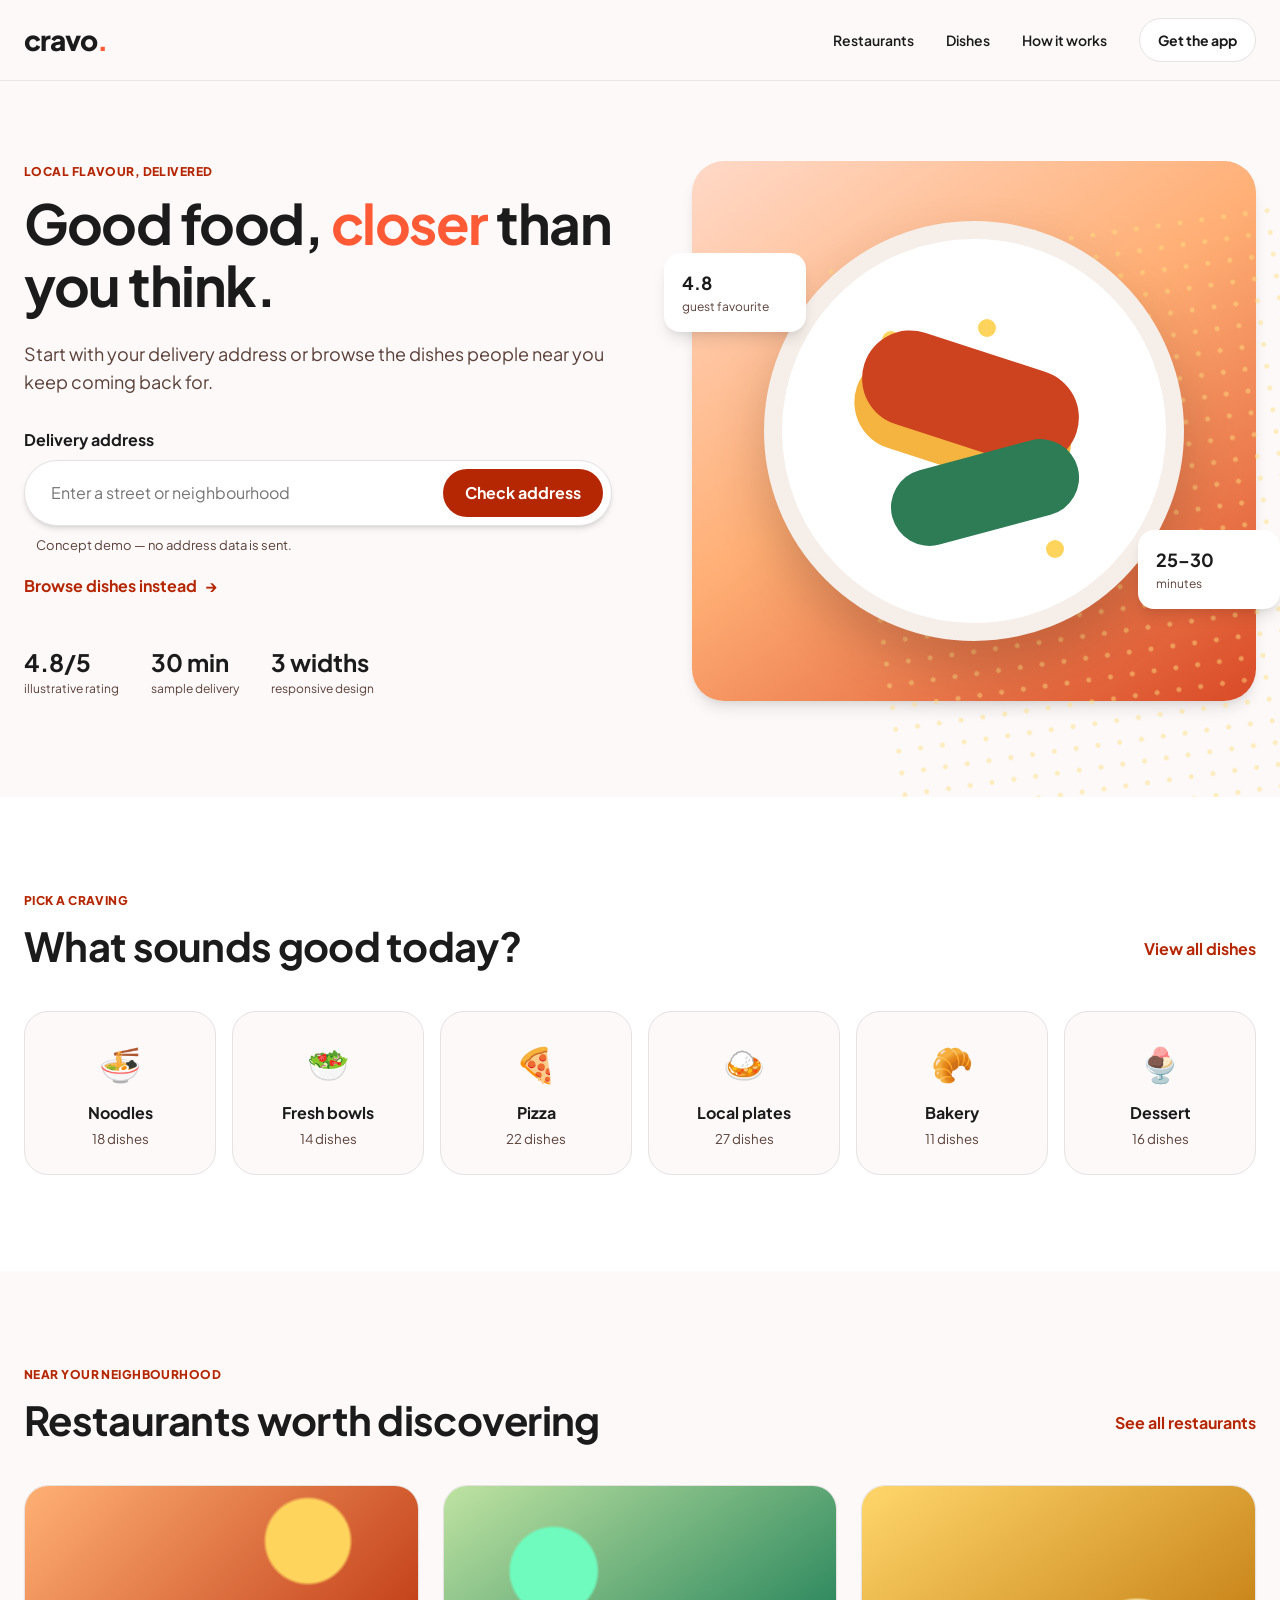
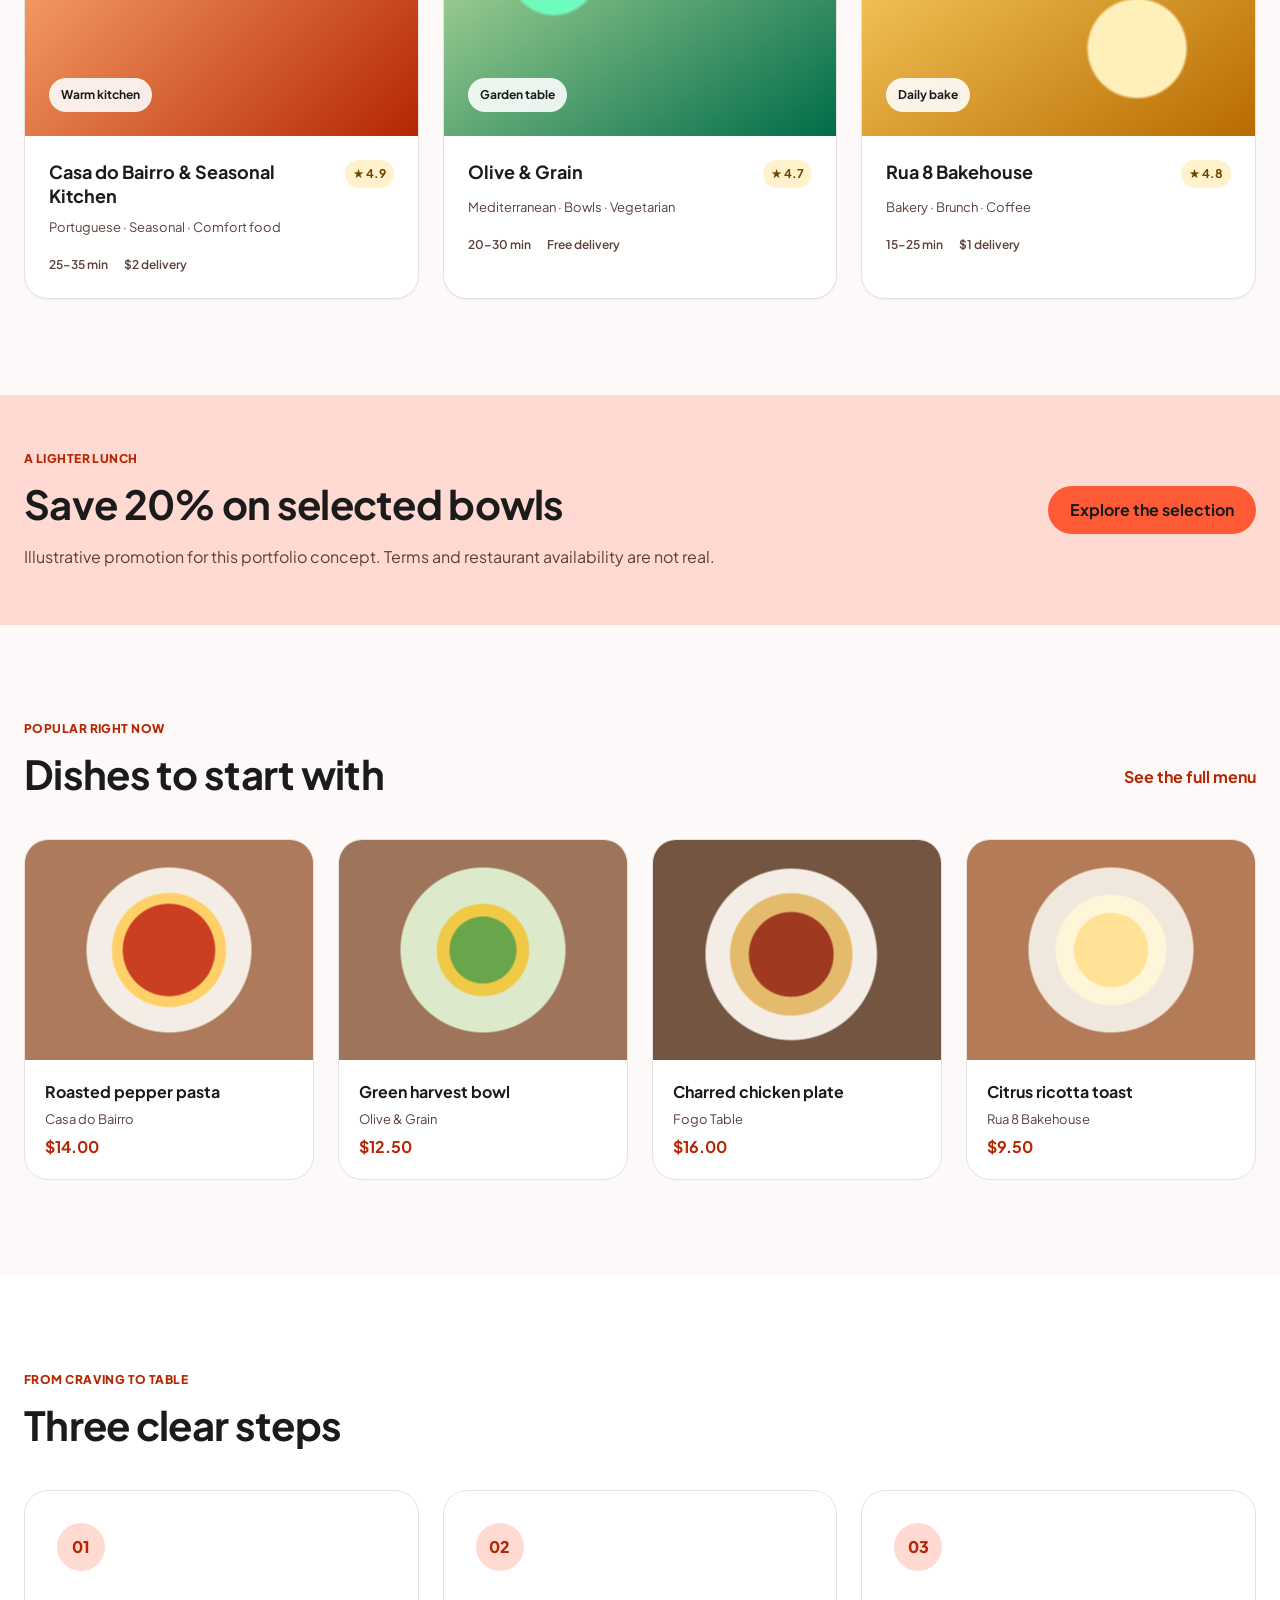
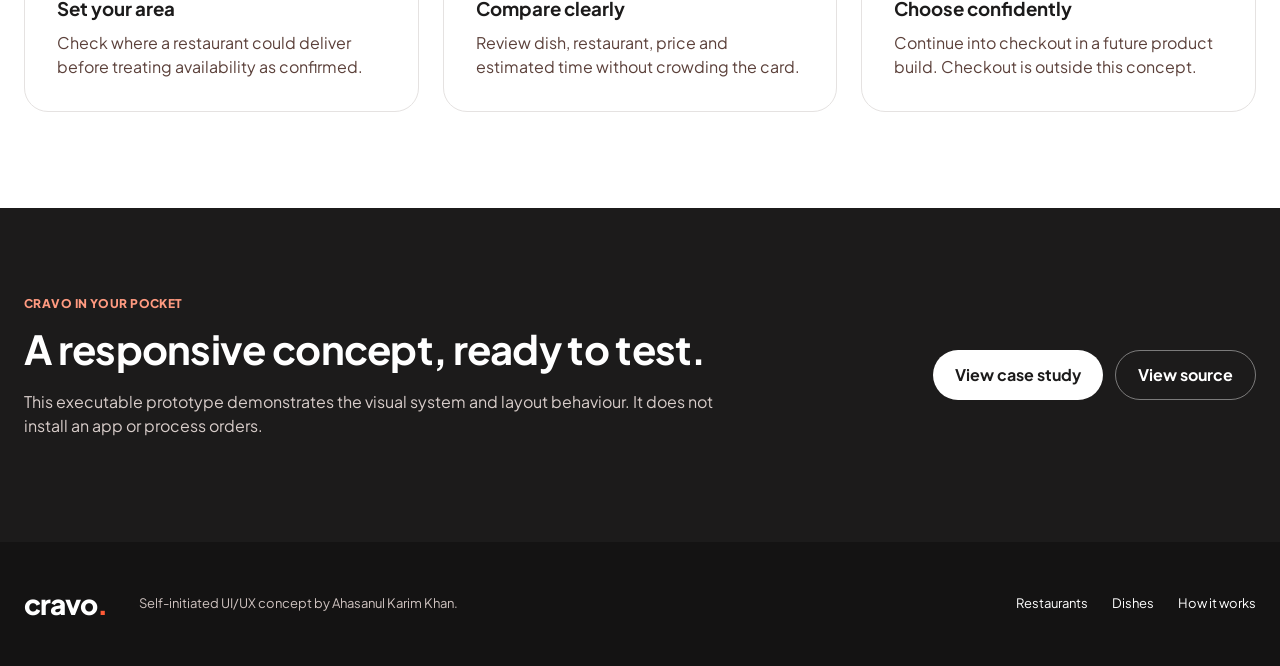
==== index.html @ cfae0e20 "Add token-based responsive Cravo prototype" ====
<!doctype html>
<html lang="en">
<head>
  <meta charset="utf-8">
  <meta name="viewport" content="width=device-width, initial-scale=1">
  <meta name="description" content="Cravo responsive food discovery concept — an executable portfolio prototype by Ahasanul Karim Khan.">
  <title>Cravo — Food discovery concept</title>
  <link rel="preconnect" href="https://fonts.googleapis.com">
  <link rel="preconnect" href="https://fonts.gstatic.com" crossorigin>
  <link href="https://fonts.googleapis.com/css2?family=Plus+Jakarta+Sans:wght@400;600;700;800&display=swap" rel="stylesheet">
  <link rel="stylesheet" href="styles.css">
  <script src="script.js" defer></script>
</head>
<body>
  <a class="skip-link" href="#main">Skip to content</a>
  <header class="site-header">
    <div class="container header-inner">
      <a class="brand" href="#top" aria-label="Cravo home">cravo<span>.</span></a>
      <button class="menu-button" type="button" aria-expanded="false" aria-controls="primary-nav">
        <span class="sr-only">Toggle navigation</span><span aria-hidden="true">☰</span>
      </button>
      <nav id="primary-nav" class="primary-nav" aria-label="Primary navigation">
        <a href="#restaurants">Restaurants</a>
        <a href="#dishes">Dishes</a>
        <a href="#how-it-works">How it works</a>
        <a class="button button-small button-ghost" href="#download">Get the app</a>
      </nav>
    </div>
  </header>

  <main id="main">
    <section class="hero" id="top">
      <div class="container hero-grid">
        <div class="hero-copy">
          <p class="eyebrow">Local flavour, delivered</p>
          <h1>Good food, <em>closer</em> than you think.</h1>
          <p class="hero-intro">Start with your delivery address or browse the dishes people near you keep coming back for.</p>
          <form class="address-form" id="address-form" novalidate>
            <label for="address">Delivery address</label>
            <div class="address-row">
              <input id="address" name="address" autocomplete="street-address" placeholder="Enter a street or neighbourhood" required minlength="4">
              <button class="button button-primary" type="submit">Check address</button>
            </div>
            <p class="form-status" id="address-status" role="status" aria-live="polite">Concept demo — no address data is sent.</p>
          </form>
          <a class="browse-link" href="#dishes">Browse dishes instead <span aria-hidden="true">→</span></a>
          <dl class="proof-row" aria-label="Concept highlights">
            <div><dt>4.8/5</dt><dd>illustrative rating</dd></div>
            <div><dt>30 min</dt><dd>sample delivery</dd></div>
            <div><dt>3 widths</dt><dd>responsive design</dd></div>
          </dl>
        </div>
        <div class="hero-visual" aria-label="Abstract food plate illustration">
          <div class="plate plate-large"><span class="garnish garnish-a"></span><span class="garnish garnish-b"></span><span class="food-shape food-a"></span><span class="food-shape food-b"></span></div>
          <div class="floating-card floating-rating"><strong>4.8</strong><span>guest favourite</span></div>
          <div class="floating-card floating-time"><strong>25–30</strong><span>minutes</span></div>
        </div>
      </div>
    </section>

    <section class="section section-categories" aria-labelledby="category-title">
      <div class="container">
        <div class="section-heading"><div><p class="eyebrow">Pick a craving</p><h2 id="category-title">What sounds good today?</h2></div><a href="#dishes">View all dishes</a></div>
        <div class="category-grid">
          <a class="category-card" href="#dishes"><span aria-hidden="true">🍜</span><strong>Noodles</strong><small>18 dishes</small></a>
          <a class="category-card" href="#dishes"><span aria-hidden="true">🥗</span><strong>Fresh bowls</strong><small>14 dishes</small></a>
          <a class="category-card" href="#dishes"><span aria-hidden="true">🍕</span><strong>Pizza</strong><small>22 dishes</small></a>
          <a class="category-card" href="#dishes"><span aria-hidden="true">🍛</span><strong>Local plates</strong><small>27 dishes</small></a>
          <a class="category-card" href="#dishes"><span aria-hidden="true">🥐</span><strong>Bakery</strong><small>11 dishes</small></a>
          <a class="category-card" href="#dishes"><span aria-hidden="true">🍨</span><strong>Dessert</strong><small>16 dishes</small></a>
        </div>
      </div>
    </section>

    <section class="section" id="restaurants" aria-labelledby="restaurant-title">
      <div class="container">
        <div class="section-heading"><div><p class="eyebrow">Near your neighbourhood</p><h2 id="restaurant-title">Restaurants worth discovering</h2></div><a href="#restaurants">See all restaurants</a></div>
        <div class="restaurant-grid">
          <article class="restaurant-card">
            <div class="card-art art-terracotta"><span>Warm kitchen</span></div>
            <div class="card-body"><div class="title-rating"><h3>Casa do Bairro &amp; Seasonal Kitchen</h3><span class="rating">★ 4.9</span></div><p>Portuguese · Seasonal · Comfort food</p><div class="meta"><span>25–35 min</span><span>$2 delivery</span></div></div>
          </article>
          <article class="restaurant-card">
            <div class="card-art art-green"><span>Garden table</span></div>
            <div class="card-body"><div class="title-rating"><h3>Olive &amp; Grain</h3><span class="rating">★ 4.7</span></div><p>Mediterranean · Bowls · Vegetarian</p><div class="meta"><span>20–30 min</span><span>Free delivery</span></div></div>
          </article>
          <article class="restaurant-card">
            <div class="card-art art-amber"><span>Daily bake</span></div>
            <div class="card-body"><div class="title-rating"><h3>Rua 8 Bakehouse</h3><span class="rating">★ 4.8</span></div><p>Bakery · Brunch · Coffee</p><div class="meta"><span>15–25 min</span><span>$1 delivery</span></div></div>
          </article>
        </div>
      </div>
    </section>

    <section class="promo">
      <div class="container promo-inner"><div><p class="eyebrow">A lighter lunch</p><h2>Save 20% on selected bowls</h2><p>Illustrative promotion for this portfolio concept. Terms and restaurant availability are not real.</p></div><a class="button button-secondary" href="#dishes">Explore the selection</a></div>
    </section>

    <section class="section" id="dishes" aria-labelledby="dish-title">
      <div class="container">
        <div class="section-heading"><div><p class="eyebrow">Popular right now</p><h2 id="dish-title">Dishes to start with</h2></div><a href="#dishes">See the full menu</a></div>
        <div class="dish-grid">
          <article class="dish-card"><div class="dish-art dish-one" aria-hidden="true"></div><div><h3>Roasted pepper pasta</h3><p>Casa do Bairro</p><strong>$14.00</strong></div></article>
          <article class="dish-card"><div class="dish-art dish-two" aria-hidden="true"></div><div><h3>Green harvest bowl</h3><p>Olive &amp; Grain</p><strong>$12.50</strong></div></article>
          <article class="dish-card"><div class="dish-art dish-three" aria-hidden="true"></div><div><h3>Charred chicken plate</h3><p>Fogo Table</p><strong>$16.00</strong></div></article>
          <article class="dish-card"><div class="dish-art dish-four" aria-hidden="true"></div><div><h3>Citrus ricotta toast</h3><p>Rua 8 Bakehouse</p><strong>$9.50</strong></div></article>
        </div>
      </div>
    </section>

    <section class="section steps" id="how-it-works" aria-labelledby="steps-title">
      <div class="container"><p class="eyebrow">From craving to table</p><h2 id="steps-title">Three clear steps</h2><ol class="step-grid"><li><span>01</span><h3>Set your area</h3><p>Check where a restaurant could deliver before treating availability as confirmed.</p></li><li><span>02</span><h3>Compare clearly</h3><p>Review dish, restaurant, price and estimated time without crowding the card.</p></li><li><span>03</span><h3>Choose confidently</h3><p>Continue into checkout in a future product build. Checkout is outside this concept.</p></li></ol></div>
    </section>

    <section class="download" id="download">
      <div class="container download-inner"><div><p class="eyebrow">Cravo in your pocket</p><h2>A responsive concept, ready to test.</h2><p>This executable prototype demonstrates the visual system and layout behaviour. It does not install an app or process orders.</p></div><div class="download-actions"><a class="button button-light" href="https://www.behance.net/gallery/256962485/Cravo-Responsive-Food-Discovery-Website-UXUI-Concept">View case study</a><a class="button button-outline-light" href="https://github.com/ahasanulkarimkhan-uiux/cravo-design">View source</a></div></div>
    </section>
  </main>

  <footer class="site-footer"><div class="container footer-inner"><a class="brand" href="#top">cravo<span>.</span></a><p>Self-initiated UI/UX concept by Ahasanul Karim Khan.</p><nav aria-label="Footer navigation"><a href="#restaurants">Restaurants</a><a href="#dishes">Dishes</a><a href="#how-it-works">How it works</a></nav></div></footer>
</body>
</html>
---- styles.css ----
:root {
  --cravo-color-ink-900:#1c1b1b; --cravo-color-brown-700:#5b403a; --cravo-color-white:#fff;
  --cravo-color-neutral-50:#fcf9f8; --cravo-color-neutral-100:#f3f0ef; --cravo-color-neutral-200:#e5e2e1;
  --cravo-color-orange-500:#ff5a36; --cravo-color-red-700:#b52603; --cravo-color-orange-50:#ffdad2;
  --cravo-color-amber-500:#fea619; --cravo-color-green-700:#006c49; --cravo-color-green-300:#6ffbbe;
  --cravo-color-background-page:var(--cravo-color-neutral-50); --cravo-color-background-surface:var(--cravo-color-white);
  --cravo-color-action-primary:var(--cravo-color-red-700); --cravo-color-action-secondary:var(--cravo-color-orange-500);
  --cravo-color-text-primary:var(--cravo-color-ink-900); --cravo-color-text-secondary:var(--cravo-color-brown-700);
  --cravo-color-border-default:var(--cravo-color-neutral-200); --cravo-color-status-success:var(--cravo-color-green-700);
  --cravo-spacing-1:4px; --cravo-spacing-2:8px; --cravo-spacing-3:12px; --cravo-spacing-4:16px; --cravo-spacing-5:24px;
  --cravo-spacing-6:32px; --cravo-spacing-7:48px; --cravo-spacing-8:64px; --cravo-spacing-9:80px;
  --cravo-radius-sm:8px; --cravo-radius-md:16px; --cravo-radius-lg:24px; --cravo-radius-xl:32px; --cravo-radius-full:9999px;
  --cravo-size-control-min:44px; --cravo-size-touch-recommended:48px; --cravo-size-container-max:1320px;
  --cravo-motion-fast:120ms; --cravo-motion-base:180ms; --cravo-motion-slow:240ms;
  --shadow-subtle:0 1px 2px rgb(0 0 0 / 5%); --shadow-control:0 2px 4px -2px rgb(0 0 0 / 10%),0 4px 6px -1px rgb(0 0 0 / 10%); --shadow-raised:0 10px 15px -3px rgb(0 0 0 / 10%),0 4px 6px -2px rgb(0 0 0 / 5%);
}
*{box-sizing:border-box}html{scroll-behavior:smooth}body{margin:0;background:var(--cravo-color-background-page);color:var(--cravo-color-text-primary);font-family:"Plus Jakarta Sans",system-ui,sans-serif;line-height:1.5}a{color:inherit;text-decoration:none}button,input{font:inherit}.container{width:min(calc(100% - 48px),var(--cravo-size-container-max));margin-inline:auto}.sr-only{position:absolute;width:1px;height:1px;padding:0;margin:-1px;overflow:hidden;clip:rect(0,0,0,0);white-space:nowrap;border:0}.skip-link{position:fixed;left:16px;top:16px;z-index:50;padding:12px 16px;background:#fff;border-radius:8px;transform:translateY(-160%)}.skip-link:focus{transform:none}
.site-header{position:sticky;top:0;z-index:20;background:rgb(252 249 248 / 90%);backdrop-filter:blur(16px);border-bottom:1px solid rgb(229 226 225 / 75%)}.header-inner{min-height:80px;display:flex;align-items:center;justify-content:space-between;gap:32px}.brand{font-size:28px;font-weight:800;letter-spacing:-1px;white-space:nowrap}.brand span{color:var(--cravo-color-orange-500)}.primary-nav{display:flex;align-items:center;gap:32px;font-size:14px;font-weight:600}.primary-nav>a:not(.button){min-height:44px;display:inline-flex;align-items:center}.menu-button{display:none;width:48px;height:48px;border:1px solid var(--cravo-color-border-default);background:#fff;border-radius:9999px;font-size:22px}
.button{min-height:48px;display:inline-flex;align-items:center;justify-content:center;padding:12px 22px;border:0;border-radius:9999px;font-weight:700;white-space:nowrap;cursor:pointer;transition:transform var(--cravo-motion-fast),box-shadow var(--cravo-motion-base),background var(--cravo-motion-base)}.button:hover{transform:translateY(-1px);box-shadow:var(--shadow-control)}.button:focus-visible,a:focus-visible,input:focus-visible{outline:3px solid var(--cravo-color-orange-500);outline-offset:3px}.button-small{min-height:44px;padding:10px 18px}.button-primary{background:var(--cravo-color-action-primary);color:#fff}.button-secondary{background:var(--cravo-color-action-secondary);color:#1c1b1b}.button-ghost{border:1px solid var(--cravo-color-border-default);background:#fff}.button-light{background:#fff;color:#1c1b1b}.button-outline-light{border:1px solid rgb(255 255 255 / 42%);color:#fff}
.hero{padding:80px 0 96px;overflow:hidden}.hero-grid{display:grid;grid-template-columns:minmax(0,1.02fr) minmax(420px,.98fr);align-items:center;gap:80px}.hero-copy{min-width:0}.eyebrow{margin:0 0 12px;color:var(--cravo-color-red-700);font-size:12px;line-height:16px;font-weight:800;letter-spacing:.44px;text-transform:uppercase}.hero h1{max-width:700px;margin:0;font-size:clamp(44px,4.3vw,64px);line-height:1.12;letter-spacing:-1.5px}.hero h1 em{color:var(--cravo-color-orange-500);font-style:normal}.hero-intro{max-width:620px;margin:24px 0 32px;color:var(--cravo-color-text-secondary);font-size:18px;line-height:28px}.address-form{max-width:680px}.address-form label{display:block;margin-bottom:8px;font-weight:700}.address-row{display:flex;padding:8px;background:#fff;border:1px solid var(--cravo-color-border-default);border-radius:9999px;box-shadow:var(--shadow-control)}.address-row input{min-width:0;flex:1;min-height:48px;padding:0 18px;border:0;background:transparent;color:var(--cravo-color-text-primary)}.address-row input:focus{outline:0}.address-row:focus-within{outline:3px solid rgb(255 90 54 / 28%);border-color:var(--cravo-color-red-700)}.form-status{min-height:20px;margin:10px 12px 0;color:var(--cravo-color-text-secondary);font-size:13px}.form-status.success{color:var(--cravo-color-status-success);font-weight:700}.form-status.error{color:var(--cravo-color-red-700);font-weight:700}.browse-link{display:inline-flex;align-items:center;gap:8px;min-height:44px;margin-top:8px;color:var(--cravo-color-red-700);font-weight:700}.proof-row{display:flex;gap:32px;margin:40px 0 0}.proof-row div{min-width:0}.proof-row dt{font-size:24px;line-height:28px;font-weight:700;white-space:nowrap}.proof-row dd{margin:4px 0 0;color:var(--cravo-color-text-secondary);font-size:12px}.hero-visual{position:relative;min-height:540px;border-radius:32px;background:linear-gradient(145deg,#ffd9c8 0%,#ffaf75 46%,#d94a27 100%);box-shadow:var(--shadow-raised);isolation:isolate}.hero-visual::after{content:"";position:absolute;inset:12% -15% -30% 30%;z-index:-1;background:radial-gradient(circle,#ffdf80 0 2px,transparent 3px);background-size:22px 22px;opacity:.48;transform:rotate(-8deg)}.plate{position:absolute;border-radius:50%;background:#fff;border:18px solid #f5eee9;box-shadow:0 26px 50px rgb(83 34 20 / 25%)}.plate-large{width:min(76%,420px);aspect-ratio:1;left:50%;top:50%;transform:translate(-50%,-50%)}.food-shape,.garnish{position:absolute;border-radius:999px}.food-a{width:58%;height:25%;left:20%;top:29%;background:#ce431f;transform:rotate(18deg);box-shadow:0 25px 0 #f4b43f}.food-b{width:50%;height:20%;left:28%;top:56%;background:#2d7c55;transform:rotate(-15deg)}.garnish{width:18px;height:18px;background:#ffd45c;box-shadow:50px 20px 0 #ffd45c,96px -12px 0 #ffd45c,130px 55px 0 #ffd45c}.garnish-a{left:26%;top:24%}.garnish-b{left:35%;top:64%;background:#8fcf76}.floating-card{position:absolute;display:grid;gap:2px;min-width:142px;padding:16px 18px;background:#fff;border-radius:16px;box-shadow:var(--shadow-raised)}.floating-card strong{font-size:18px}.floating-card span{color:var(--cravo-color-text-secondary);font-size:12px}.floating-rating{left:-28px;top:17%}.floating-time{right:-24px;bottom:17%}
.section{padding:96px 0}.section-categories{background:#fff}.section-heading{display:flex;align-items:end;justify-content:space-between;gap:32px;margin-bottom:40px}.section-heading>div{min-width:0}.section-heading h2,.promo h2,.steps h2,.download h2{margin:0;font-size:40px;line-height:1.25;letter-spacing:-.7px}.section-heading>a{min-height:44px;display:inline-flex;align-items:center;color:var(--cravo-color-red-700);font-weight:700;white-space:nowrap}.category-grid{display:grid;grid-template-columns:repeat(6,minmax(0,1fr));gap:16px}.category-card{min-width:0;min-height:164px;display:flex;flex-direction:column;align-items:center;justify-content:center;padding:20px;text-align:center;border:1px solid var(--cravo-color-border-default);border-radius:24px;background:var(--cravo-color-background-page);transition:transform var(--cravo-motion-fast),box-shadow var(--cravo-motion-base)}.category-card:hover{transform:translateY(-3px);box-shadow:var(--shadow-control)}.category-card>span{font-size:34px}.category-card strong{margin-top:12px}.category-card small{margin-top:4px;color:var(--cravo-color-text-secondary)}
.restaurant-grid{display:grid;grid-template-columns:repeat(3,minmax(0,1fr));gap:24px}.restaurant-card{min-width:0;overflow:hidden;border:1px solid var(--cravo-color-border-default);border-radius:24px;background:#fff;box-shadow:var(--shadow-subtle)}.card-art{height:250px;display:flex;align-items:end;padding:24px;background:#ddd}.card-art span{padding:8px 12px;border-radius:999px;background:rgb(255 255 255 / 88%);font-size:12px;font-weight:700}.art-terracotta{background:radial-gradient(circle at 72% 22%,#ffd45c 0 12%,transparent 13%),linear-gradient(135deg,#ffb074,#b52603)}.art-green{background:radial-gradient(circle at 28% 34%,#6ffbbe 0 13%,transparent 14%),linear-gradient(145deg,#bfe3a2,#006c49)}.art-amber{background:radial-gradient(circle at 70% 65%,#fff0ba 0 15%,transparent 16%),linear-gradient(145deg,#ffd66b,#b86b00)}.card-body{padding:24px}.title-rating{display:flex;align-items:flex-start;justify-content:space-between;gap:16px}.title-rating h3{min-width:0;margin:0;font-size:18px;line-height:24px}.rating{flex:0 0 auto;white-space:nowrap;padding:5px 8px;border-radius:999px;background:#fff2cc;color:#6d4400;font-size:12px;font-weight:700}.card-body p{margin:10px 0 18px;color:var(--cravo-color-text-secondary);font-size:13px}.meta{display:flex;flex-wrap:wrap;gap:8px 16px;color:var(--cravo-color-text-secondary);font-size:12px;font-weight:600}
.promo{padding:56px 0;background:var(--cravo-color-orange-50)}.promo-inner{display:flex;align-items:center;justify-content:space-between;gap:48px}.promo-inner>div{max-width:740px}.promo p:not(.eyebrow){margin:16px 0 0;color:var(--cravo-color-text-secondary)}.dish-grid{display:grid;grid-template-columns:repeat(4,minmax(0,1fr));gap:24px}.dish-card{overflow:hidden;border:1px solid var(--cravo-color-border-default);border-radius:24px;background:#fff}.dish-art{height:220px}.dish-one{background:radial-gradient(circle at 50% 50%,#ca3e22 0 25%,#ffd068 26% 31%,#f4ede6 32% 45%,#ad7b5b 46%)}.dish-two{background:radial-gradient(circle at 50% 50%,#69a54a 0 18%,#f0c947 19% 25%,#dceacb 26% 45%,#9e755a 46%)}.dish-three{background:radial-gradient(circle at 48% 52%,#9f3a20 0 22%,#e4bb6c 23% 32%,#f4ede6 33% 45%,#745541 46%)}.dish-four{background:radial-gradient(circle at 50% 50%,#ffe295 0 20%,#fff6da 21% 30%,#f0e8dc 31% 45%,#b47b58 46%)}.dish-card>div:last-child{padding:20px}.dish-card h3{margin:0;font-size:16px;line-height:24px}.dish-card p{margin:6px 0;color:var(--cravo-color-text-secondary);font-size:13px}.dish-card strong{color:var(--cravo-color-red-700)}
.steps{background:#fff}.steps>div>h2{margin-bottom:40px}.step-grid{counter-reset:none;display:grid;grid-template-columns:repeat(3,minmax(0,1fr));gap:24px;margin:0;padding:0;list-style:none}.step-grid li{padding:32px;border:1px solid var(--cravo-color-border-default);border-radius:24px}.step-grid span{display:inline-flex;align-items:center;justify-content:center;width:48px;height:48px;border-radius:50%;background:var(--cravo-color-orange-50);color:var(--cravo-color-red-700);font-weight:800}.step-grid h3{margin:24px 0 8px}.step-grid p{margin:0;color:var(--cravo-color-text-secondary)}.download{padding:88px 0;background:#1c1b1b;color:#fff}.download .eyebrow{color:#ff9a80}.download-inner{display:flex;align-items:center;justify-content:space-between;gap:56px}.download-inner>div:first-child{max-width:720px}.download p:not(.eyebrow){color:#d8cdca}.download-actions{display:flex;flex-wrap:wrap;justify-content:flex-end;gap:12px}.site-footer{padding:40px 0;background:#141313;color:#fff}.footer-inner{display:grid;grid-template-columns:auto 1fr auto;align-items:center;gap:32px}.footer-inner p{margin:0;color:#cfc3c0;font-size:13px}.footer-inner nav{display:flex;gap:8px 24px}.footer-inner nav a{min-height:44px;display:inline-flex;align-items:center;font-size:13px}
@media (max-width:1050px){.hero-grid{grid-template-columns:minmax(0,1fr) minmax(340px,.8fr);gap:48px}.hero-visual{min-height:460px}.category-grid{grid-template-columns:repeat(3,minmax(0,1fr))}.restaurant-grid{grid-template-columns:repeat(2,minmax(0,1fr))}.restaurant-card:last-child{grid-column:1/-1}.dish-grid{grid-template-columns:repeat(2,minmax(0,1fr))}.footer-inner{grid-template-columns:auto 1fr}.footer-inner nav{grid-column:1/-1}}
@media (max-width:760px){.container{width:min(calc(100% - 32px),var(--cravo-size-container-max))}.header-inner{min-height:72px}.menu-button{display:inline-flex;align-items:center;justify-content:center;flex:0 0 auto}.primary-nav{position:absolute;left:16px;right:16px;top:64px;display:none;flex-direction:column;align-items:stretch;gap:4px;padding:16px;background:#fff;border:1px solid var(--cravo-color-border-default);border-radius:16px;box-shadow:var(--shadow-raised)}.primary-nav.open{display:flex}.primary-nav>a{width:100%;justify-content:center}.hero{padding:48px 0 64px}.hero-grid{display:flex;flex-direction:column;align-items:stretch;gap:48px}.hero h1{font-size:36px;line-height:44px;letter-spacing:-.5px}.hero-intro{font-size:16px;line-height:24px}.address-row{flex-direction:column;align-items:stretch;border-radius:24px;gap:8px}.address-row input{width:100%;min-height:48px}.address-row .button{width:100%}.proof-row{display:grid;grid-template-columns:repeat(3,minmax(0,1fr));gap:12px}.proof-row dt{font-size:18px;line-height:24px}.hero-visual{min-height:360px}.floating-card{min-width:122px;padding:12px}.floating-rating{left:8px;top:10px}.floating-time{right:8px;bottom:10px}.section{padding:64px 0}.section-heading{align-items:flex-start;flex-direction:column;gap:8px;margin-bottom:28px}.section-heading h2,.promo h2,.steps h2,.download h2{font-size:26px;line-height:34px}.section-heading>a{align-self:flex-start}.category-grid{grid-template-columns:repeat(2,minmax(0,1fr));gap:12px}.category-card{min-height:140px;padding:16px}.restaurant-grid{grid-template-columns:1fr}.restaurant-card:last-child{grid-column:auto}.card-art{height:210px}.title-rating{gap:12px}.promo-inner,.download-inner{align-items:stretch;flex-direction:column;gap:28px}.promo-inner .button{width:100%}.dish-grid{grid-template-columns:repeat(2,minmax(0,1fr));gap:12px}.dish-art{height:150px}.dish-card>div:last-child{padding:16px}.step-grid{grid-template-columns:1fr}.download-actions{display:grid;grid-template-columns:1fr;justify-content:stretch}.footer-inner{display:flex;flex-direction:column;align-items:flex-start;gap:16px}.footer-inner nav{width:100%;flex-direction:column;gap:0}.footer-inner nav a{width:100%;min-height:48px}}
@media (max-width:360px){.proof-row{grid-template-columns:1fr}.category-grid,.dish-grid{grid-template-columns:1fr}.hero-visual{min-height:320px}.plate-large{width:84%}}
@media (prefers-reduced-motion:reduce){html{scroll-behavior:auto}*,*::before,*::after{animation-duration:.01ms!important;transition-duration:.01ms!important;scroll-behavior:auto!important}}
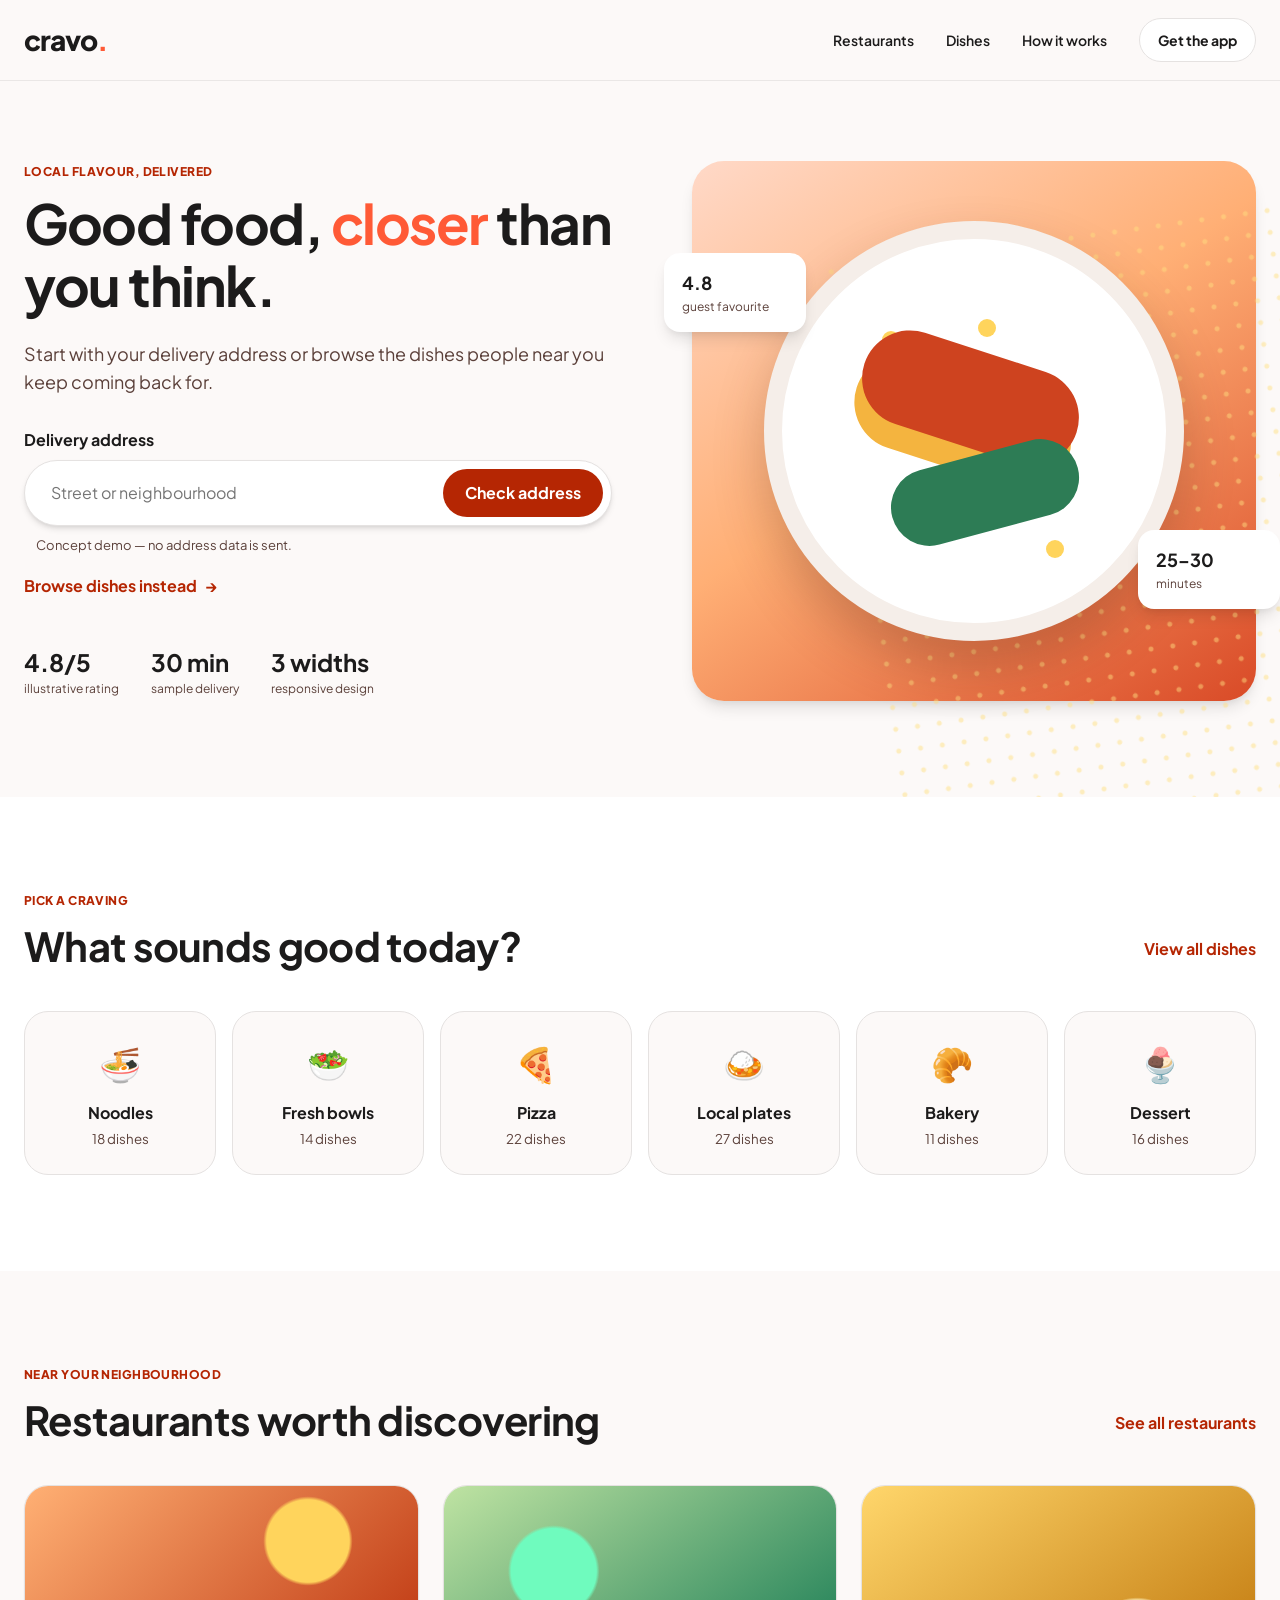
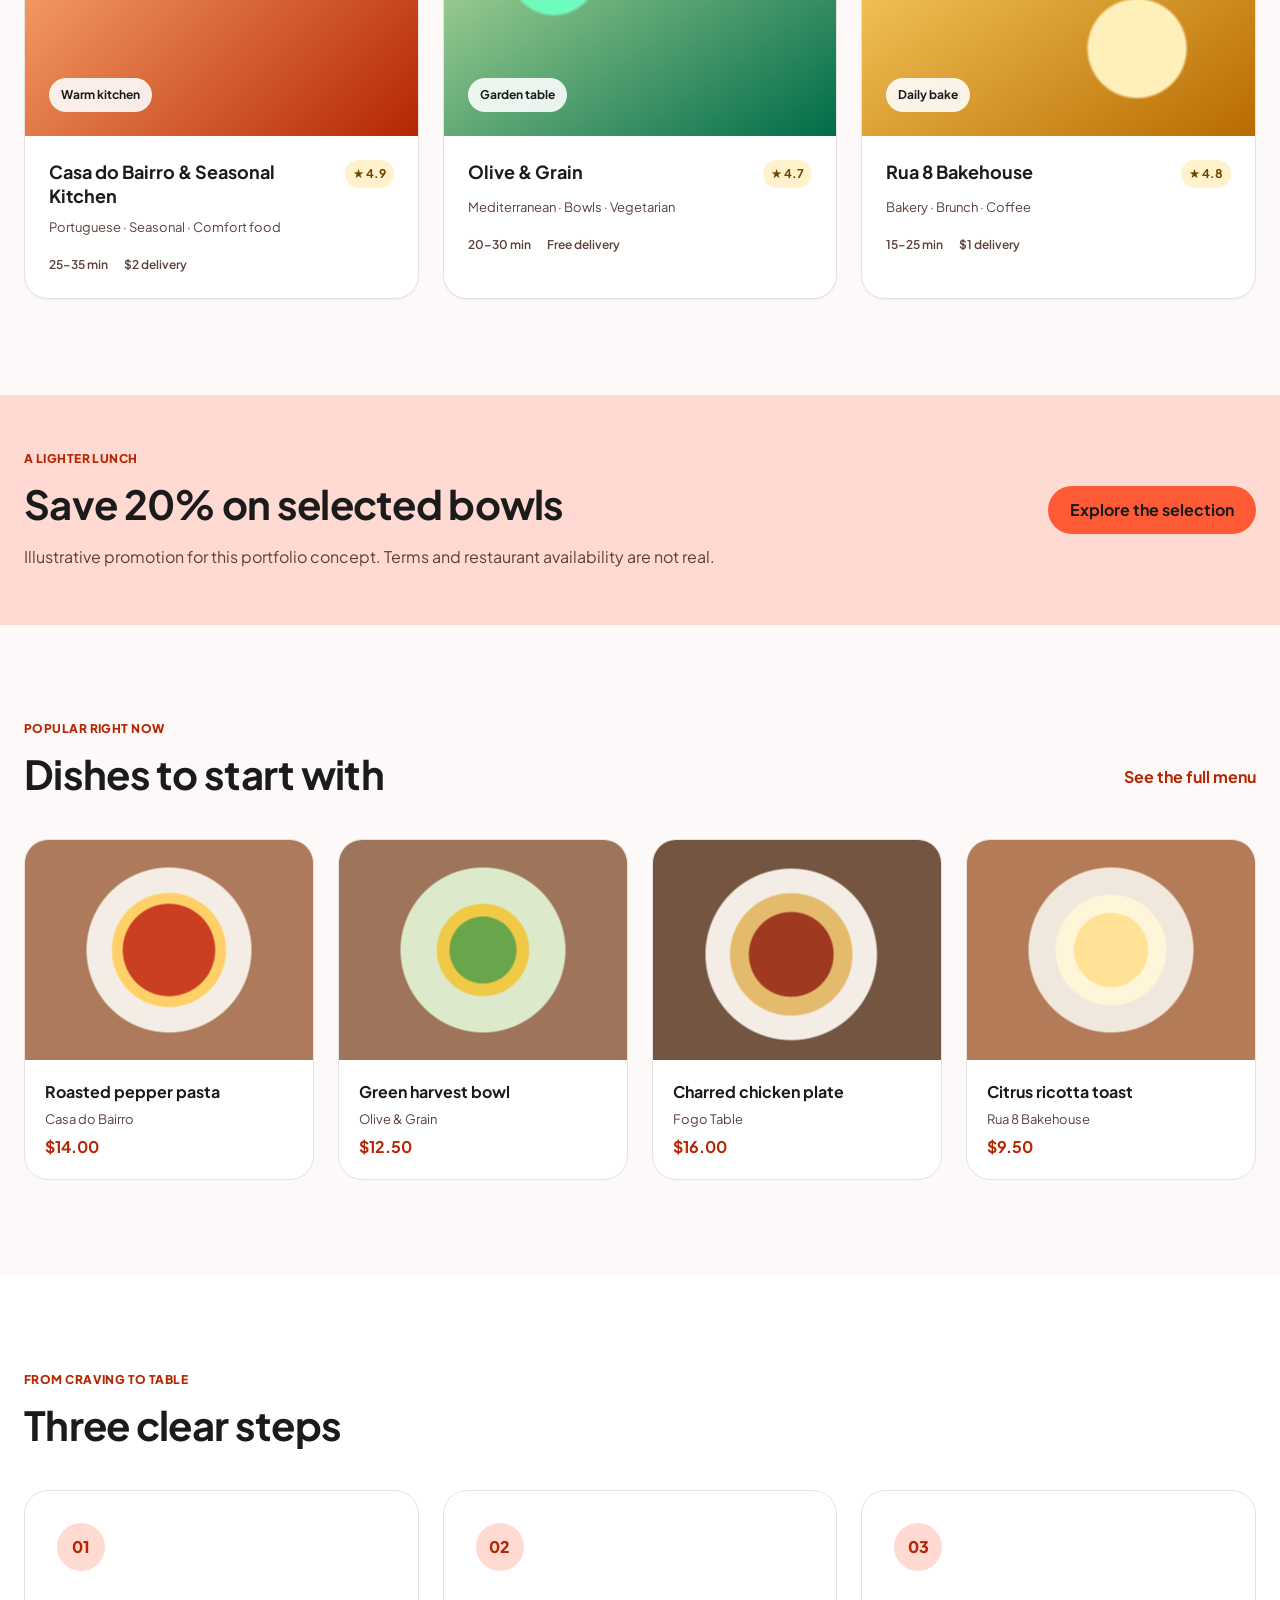
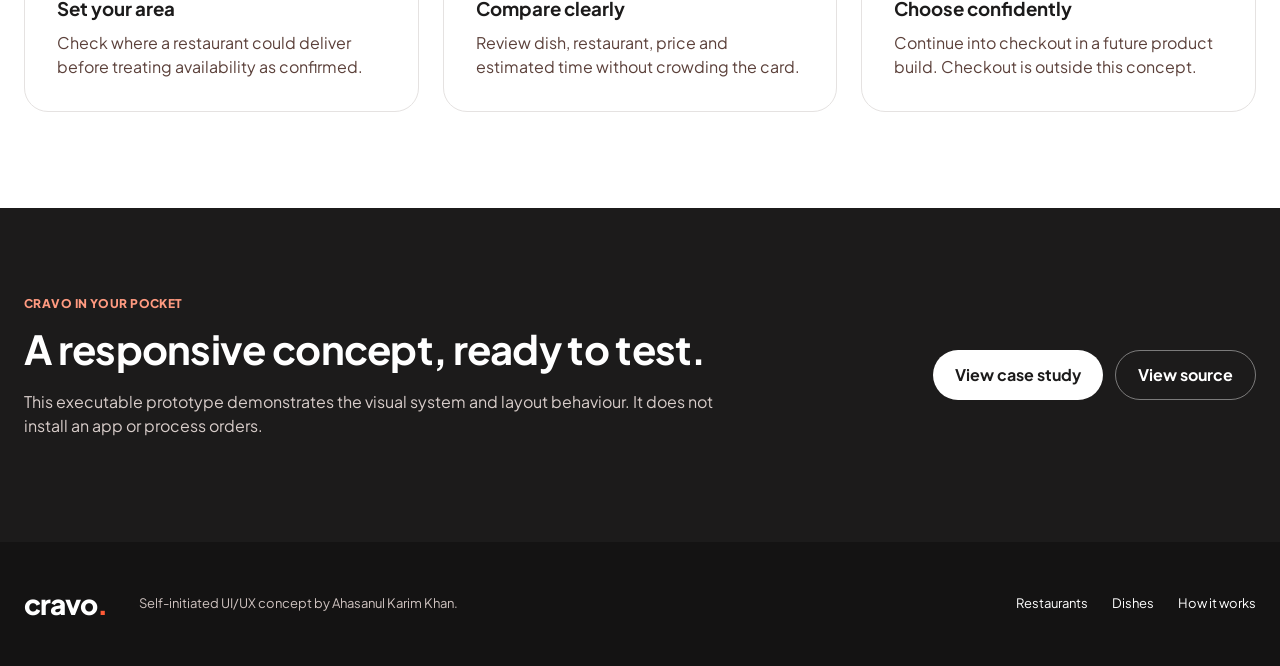
==== commit f75c7c15: "Fix narrow-screen heading wrap and record audit" ====
--- a/index.html
+++ b/index.html
@@ -33,12 +33,12 @@
       <div class="container hero-grid">
         <div class="hero-copy">
           <p class="eyebrow">Local flavour, delivered</p>
-          <h1>Good food, <em>closer</em> than you think.</h1>
+          <h1><span class="no-break">Good food,</span> <span class="no-break"><em>closer</em> than</span> <span class="no-break">you think.</span></h1>
           <p class="hero-intro">Start with your delivery address or browse the dishes people near you keep coming back for.</p>
           <form class="address-form" id="address-form" novalidate>
             <label for="address">Delivery address</label>
             <div class="address-row">
-              <input id="address" name="address" autocomplete="street-address" placeholder="Enter a street or neighbourhood" required minlength="4">
+              <input id="address" name="address" autocomplete="street-address" placeholder="Street or neighbourhood" required minlength="4">
               <button class="button button-primary" type="submit">Check address</button>
             </div>
             <p class="form-status" id="address-status" role="status" aria-live="polite">Concept demo — no address data is sent.</p>
--- a/styles.css
+++ b/styles.css
@@ -14,7 +14,7 @@
   --cravo-motion-fast:120ms; --cravo-motion-base:180ms; --cravo-motion-slow:240ms;
   --shadow-subtle:0 1px 2px rgb(0 0 0 / 5%); --shadow-control:0 2px 4px -2px rgb(0 0 0 / 10%),0 4px 6px -1px rgb(0 0 0 / 10%); --shadow-raised:0 10px 15px -3px rgb(0 0 0 / 10%),0 4px 6px -2px rgb(0 0 0 / 5%);
 }
-*{box-sizing:border-box}html{scroll-behavior:smooth}body{margin:0;background:var(--cravo-color-background-page);color:var(--cravo-color-text-primary);font-family:"Plus Jakarta Sans",system-ui,sans-serif;line-height:1.5}a{color:inherit;text-decoration:none}button,input{font:inherit}.container{width:min(calc(100% - 48px),var(--cravo-size-container-max));margin-inline:auto}.sr-only{position:absolute;width:1px;height:1px;padding:0;margin:-1px;overflow:hidden;clip:rect(0,0,0,0);white-space:nowrap;border:0}.skip-link{position:fixed;left:16px;top:16px;z-index:50;padding:12px 16px;background:#fff;border-radius:8px;transform:translateY(-160%)}.skip-link:focus{transform:none}
+*{box-sizing:border-box}html{scroll-behavior:smooth}body{margin:0;background:var(--cravo-color-background-page);color:var(--cravo-color-text-primary);font-family:"Plus Jakarta Sans",system-ui,sans-serif;line-height:1.5}a{color:inherit;text-decoration:none}button,input{font:inherit}.container{width:min(calc(100% - 48px),var(--cravo-size-container-max));margin-inline:auto}.no-break{white-space:nowrap}.sr-only{position:absolute;width:1px;height:1px;padding:0;margin:-1px;overflow:hidden;clip:rect(0,0,0,0);white-space:nowrap;border:0}.skip-link{position:fixed;left:16px;top:16px;z-index:50;padding:12px 16px;background:#fff;border-radius:8px;transform:translateY(-160%)}.skip-link:focus{transform:none}
 .site-header{position:sticky;top:0;z-index:20;background:rgb(252 249 248 / 90%);backdrop-filter:blur(16px);border-bottom:1px solid rgb(229 226 225 / 75%)}.header-inner{min-height:80px;display:flex;align-items:center;justify-content:space-between;gap:32px}.brand{font-size:28px;font-weight:800;letter-spacing:-1px;white-space:nowrap}.brand span{color:var(--cravo-color-orange-500)}.primary-nav{display:flex;align-items:center;gap:32px;font-size:14px;font-weight:600}.primary-nav>a:not(.button){min-height:44px;display:inline-flex;align-items:center}.menu-button{display:none;width:48px;height:48px;border:1px solid var(--cravo-color-border-default);background:#fff;border-radius:9999px;font-size:22px}
 .button{min-height:48px;display:inline-flex;align-items:center;justify-content:center;padding:12px 22px;border:0;border-radius:9999px;font-weight:700;white-space:nowrap;cursor:pointer;transition:transform var(--cravo-motion-fast),box-shadow var(--cravo-motion-base),background var(--cravo-motion-base)}.button:hover{transform:translateY(-1px);box-shadow:var(--shadow-control)}.button:focus-visible,a:focus-visible,input:focus-visible{outline:3px solid var(--cravo-color-orange-500);outline-offset:3px}.button-small{min-height:44px;padding:10px 18px}.button-primary{background:var(--cravo-color-action-primary);color:#fff}.button-secondary{background:var(--cravo-color-action-secondary);color:#1c1b1b}.button-ghost{border:1px solid var(--cravo-color-border-default);background:#fff}.button-light{background:#fff;color:#1c1b1b}.button-outline-light{border:1px solid rgb(255 255 255 / 42%);color:#fff}
 .hero{padding:80px 0 96px;overflow:hidden}.hero-grid{display:grid;grid-template-columns:minmax(0,1.02fr) minmax(420px,.98fr);align-items:center;gap:80px}.hero-copy{min-width:0}.eyebrow{margin:0 0 12px;color:var(--cravo-color-red-700);font-size:12px;line-height:16px;font-weight:800;letter-spacing:.44px;text-transform:uppercase}.hero h1{max-width:700px;margin:0;font-size:clamp(44px,4.3vw,64px);line-height:1.12;letter-spacing:-1.5px}.hero h1 em{color:var(--cravo-color-orange-500);font-style:normal}.hero-intro{max-width:620px;margin:24px 0 32px;color:var(--cravo-color-text-secondary);font-size:18px;line-height:28px}.address-form{max-width:680px}.address-form label{display:block;margin-bottom:8px;font-weight:700}.address-row{display:flex;padding:8px;background:#fff;border:1px solid var(--cravo-color-border-default);border-radius:9999px;box-shadow:var(--shadow-control)}.address-row input{min-width:0;flex:1;min-height:48px;padding:0 18px;border:0;background:transparent;color:var(--cravo-color-text-primary)}.address-row input:focus{outline:0}.address-row:focus-within{outline:3px solid rgb(255 90 54 / 28%);border-color:var(--cravo-color-red-700)}.form-status{min-height:20px;margin:10px 12px 0;color:var(--cravo-color-text-secondary);font-size:13px}.form-status.success{color:var(--cravo-color-status-success);font-weight:700}.form-status.error{color:var(--cravo-color-red-700);font-weight:700}.browse-link{display:inline-flex;align-items:center;gap:8px;min-height:44px;margin-top:8px;color:var(--cravo-color-red-700);font-weight:700}.proof-row{display:flex;gap:32px;margin:40px 0 0}.proof-row div{min-width:0}.proof-row dt{font-size:24px;line-height:28px;font-weight:700;white-space:nowrap}.proof-row dd{margin:4px 0 0;color:var(--cravo-color-text-secondary);font-size:12px}.hero-visual{position:relative;min-height:540px;border-radius:32px;background:linear-gradient(145deg,#ffd9c8 0%,#ffaf75 46%,#d94a27 100%);box-shadow:var(--shadow-raised);isolation:isolate}.hero-visual::after{content:"";position:absolute;inset:12% -15% -30% 30%;z-index:-1;background:radial-gradient(circle,#ffdf80 0 2px,transparent 3px);background-size:22px 22px;opacity:.48;transform:rotate(-8deg)}.plate{position:absolute;border-radius:50%;background:#fff;border:18px solid #f5eee9;box-shadow:0 26px 50px rgb(83 34 20 / 25%)}.plate-large{width:min(76%,420px);aspect-ratio:1;left:50%;top:50%;transform:translate(-50%,-50%)}.food-shape,.garnish{position:absolute;border-radius:999px}.food-a{width:58%;height:25%;left:20%;top:29%;background:#ce431f;transform:rotate(18deg);box-shadow:0 25px 0 #f4b43f}.food-b{width:50%;height:20%;left:28%;top:56%;background:#2d7c55;transform:rotate(-15deg)}.garnish{width:18px;height:18px;background:#ffd45c;box-shadow:50px 20px 0 #ffd45c,96px -12px 0 #ffd45c,130px 55px 0 #ffd45c}.garnish-a{left:26%;top:24%}.garnish-b{left:35%;top:64%;background:#8fcf76}.floating-card{position:absolute;display:grid;gap:2px;min-width:142px;padding:16px 18px;background:#fff;border-radius:16px;box-shadow:var(--shadow-raised)}.floating-card strong{font-size:18px}.floating-card span{color:var(--cravo-color-text-secondary);font-size:12px}.floating-rating{left:-28px;top:17%}.floating-time{right:-24px;bottom:17%}
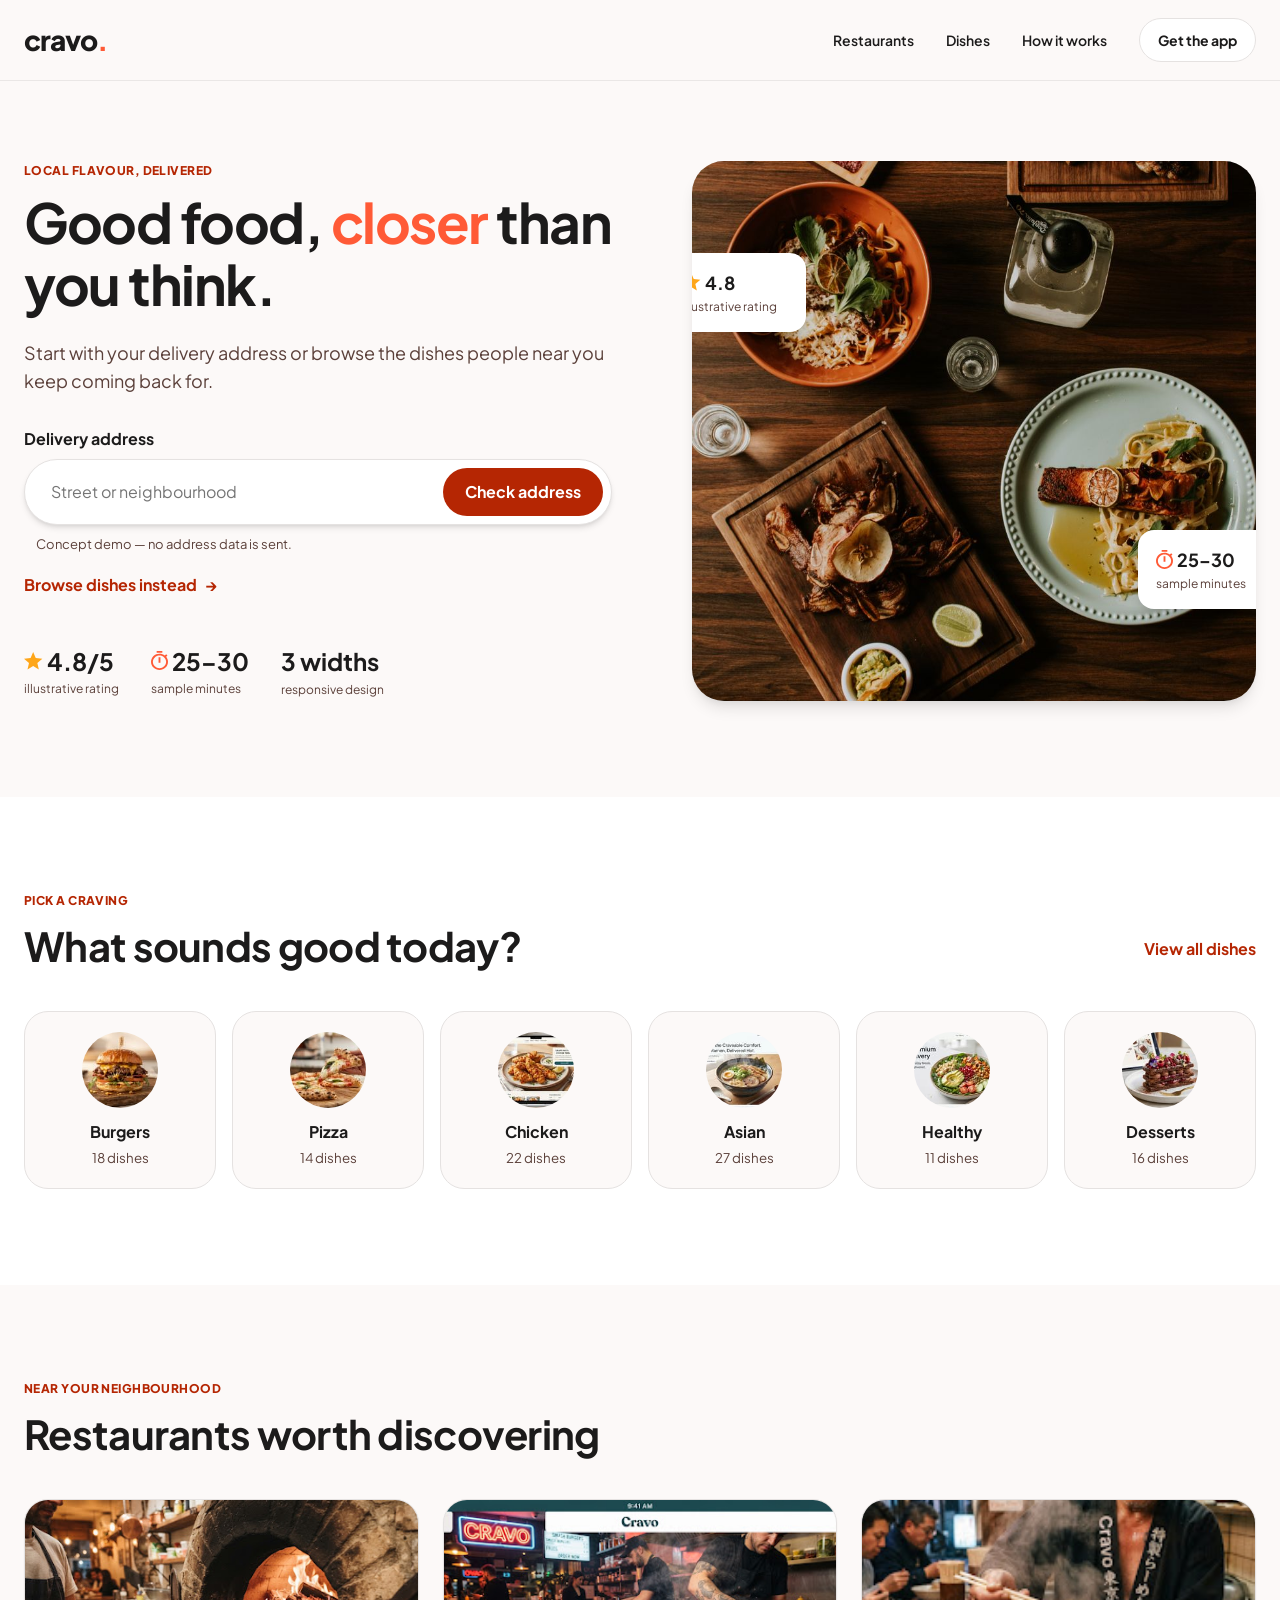
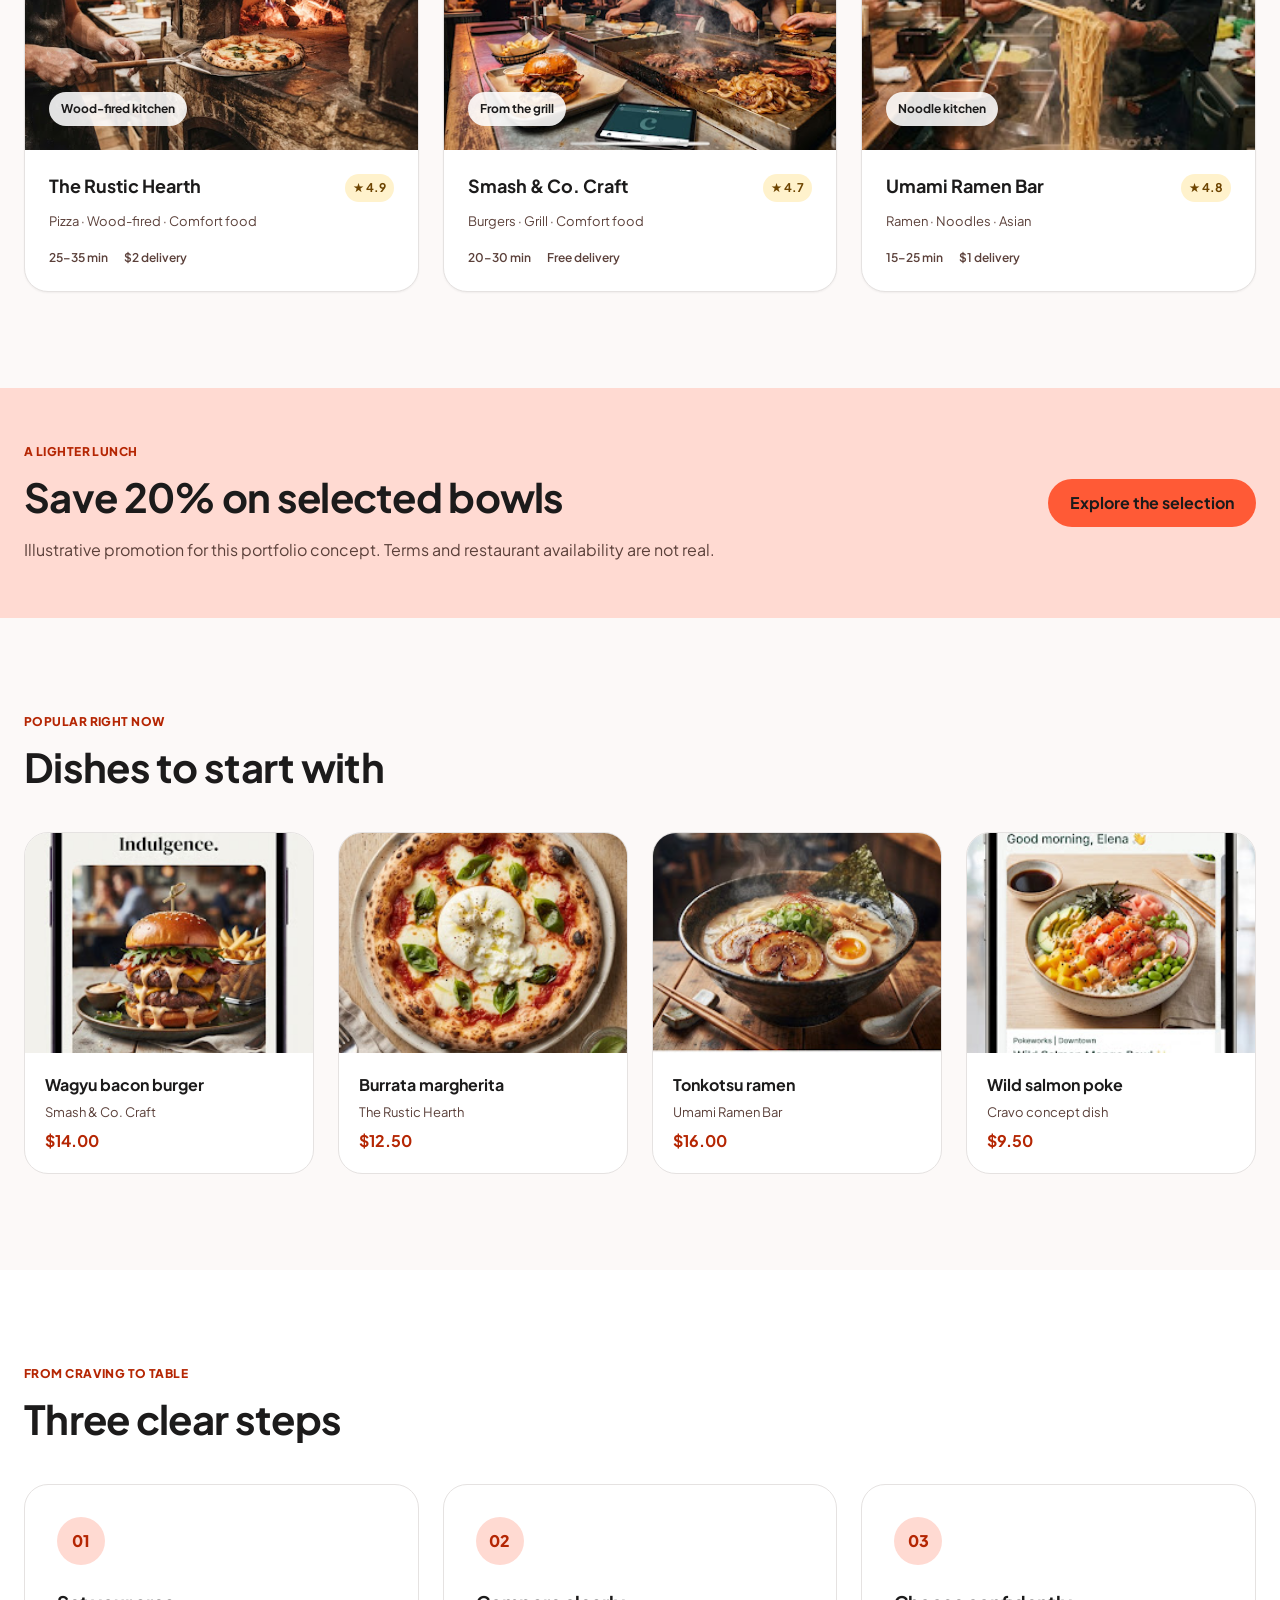
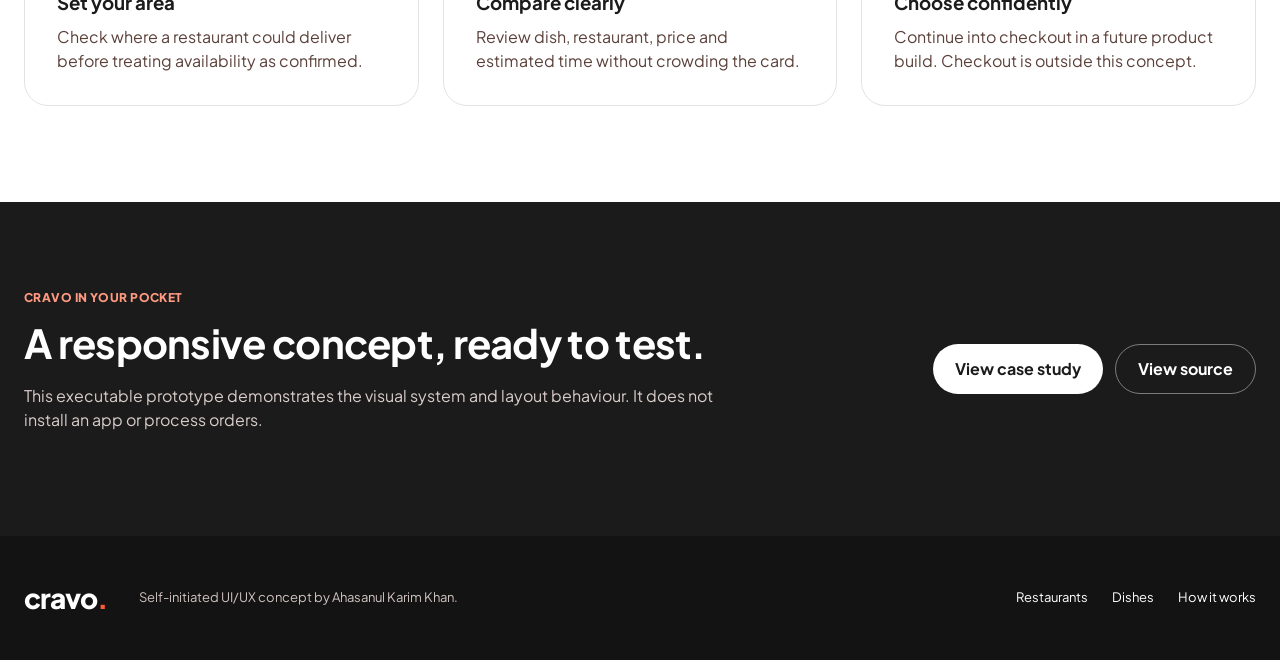
==== commit 62922ab4: "Publish updated Cravo prototype with Figma imagery" ====
--- a/index.html
+++ b/index.html
@@ -45,15 +45,15 @@
           </form>
           <a class="browse-link" href="#dishes">Browse dishes instead <span aria-hidden="true">→</span></a>
           <dl class="proof-row" aria-label="Concept highlights">
-            <div><dt>4.8/5</dt><dd>illustrative rating</dd></div>
-            <div><dt>30 min</dt><dd>sample delivery</dd></div>
+            <div><dt><img class="metric-icon metric-star" src="assets/figma-local/hero-star.svg" alt="">4.8/5</dt><dd>illustrative rating</dd></div>
+            <div><dt><img class="metric-icon metric-timer" src="assets/figma-local/hero-timer.svg" alt="">25–30</dt><dd>sample minutes</dd></div>
             <div><dt>3 widths</dt><dd>responsive design</dd></div>
           </dl>
         </div>
-        <div class="hero-visual" aria-label="Abstract food plate illustration">
-          <div class="plate plate-large"><span class="garnish garnish-a"></span><span class="garnish garnish-b"></span><span class="food-shape food-a"></span><span class="food-shape food-b"></span></div>
-          <div class="floating-card floating-rating"><strong>4.8</strong><span>guest favourite</span></div>
-          <div class="floating-card floating-time"><strong>25–30</strong><span>minutes</span></div>
+        <div class="hero-visual">
+          <img class="hero-photo" src="assets/figma-local/desktop-hero-1.jpg" alt="A table spread with pasta, grilled dishes and a plated entrée" fetchpriority="high">
+          <div class="floating-card floating-rating"><strong><img class="metric-icon metric-star" src="assets/figma-local/hero-star.svg" alt="">4.8</strong><span>illustrative rating</span></div>
+          <div class="floating-card floating-time"><strong><img class="metric-icon metric-timer" src="assets/figma-local/hero-timer.svg" alt="">25–30</strong><span>sample minutes</span></div>
         </div>
       </div>
     </section>
@@ -62,31 +62,31 @@
       <div class="container">
         <div class="section-heading"><div><p class="eyebrow">Pick a craving</p><h2 id="category-title">What sounds good today?</h2></div><a href="#dishes">View all dishes</a></div>
         <div class="category-grid">
-          <a class="category-card" href="#dishes"><span aria-hidden="true">🍜</span><strong>Noodles</strong><small>18 dishes</small></a>
-          <a class="category-card" href="#dishes"><span aria-hidden="true">🥗</span><strong>Fresh bowls</strong><small>14 dishes</small></a>
-          <a class="category-card" href="#dishes"><span aria-hidden="true">🍕</span><strong>Pizza</strong><small>22 dishes</small></a>
-          <a class="category-card" href="#dishes"><span aria-hidden="true">🍛</span><strong>Local plates</strong><small>27 dishes</small></a>
-          <a class="category-card" href="#dishes"><span aria-hidden="true">🥐</span><strong>Bakery</strong><small>11 dishes</small></a>
-          <a class="category-card" href="#dishes"><span aria-hidden="true">🍨</span><strong>Dessert</strong><small>16 dishes</small></a>
+          <a class="category-card" href="#dishes"><img src="assets/figma-local/category-burgers.jpg" alt="" loading="lazy" decoding="async"><strong>Burgers</strong><small>18 dishes</small></a>
+          <a class="category-card" href="#dishes"><img src="assets/figma-local/category-pizza.jpg" alt="" loading="lazy" decoding="async"><strong>Pizza</strong><small>14 dishes</small></a>
+          <a class="category-card" href="#dishes"><img src="assets/figma-local/category-chicken.jpg" alt="" loading="lazy" decoding="async"><strong>Chicken</strong><small>22 dishes</small></a>
+          <a class="category-card" href="#dishes"><img src="assets/figma-local/category-asian.jpg" alt="" loading="lazy" decoding="async"><strong>Asian</strong><small>27 dishes</small></a>
+          <a class="category-card" href="#dishes"><img src="assets/figma-local/category-healthy.jpg" alt="" loading="lazy" decoding="async"><strong>Healthy</strong><small>11 dishes</small></a>
+          <a class="category-card" href="#dishes"><img src="assets/figma-local/category-desserts.jpg" alt="" loading="lazy" decoding="async"><strong>Desserts</strong><small>16 dishes</small></a>
         </div>
       </div>
     </section>
 
     <section class="section" id="restaurants" aria-labelledby="restaurant-title">
       <div class="container">
-        <div class="section-heading"><div><p class="eyebrow">Near your neighbourhood</p><h2 id="restaurant-title">Restaurants worth discovering</h2></div><a href="#restaurants">See all restaurants</a></div>
+        <div class="section-heading"><div><p class="eyebrow">Near your neighbourhood</p><h2 id="restaurant-title">Restaurants worth discovering</h2></div></div>
         <div class="restaurant-grid">
           <article class="restaurant-card">
-            <div class="card-art art-terracotta"><span>Warm kitchen</span></div>
-            <div class="card-body"><div class="title-rating"><h3>Casa do Bairro &amp; Seasonal Kitchen</h3><span class="rating">★ 4.9</span></div><p>Portuguese · Seasonal · Comfort food</p><div class="meta"><span>25–35 min</span><span>$2 delivery</span></div></div>
+            <div class="card-art"><img src="assets/figma-local/desktop-restaurant-1.jpg" alt="Pizza being lifted from a wood-fired oven" loading="lazy" decoding="async"><span>Wood-fired kitchen</span></div>
+            <div class="card-body"><div class="title-rating"><h3>The Rustic Hearth</h3><span class="rating">★ 4.9</span></div><p>Pizza · Wood-fired · Comfort food</p><div class="meta"><span>25–35 min</span><span>$2 delivery</span></div></div>
           </article>
           <article class="restaurant-card">
-            <div class="card-art art-green"><span>Garden table</span></div>
-            <div class="card-body"><div class="title-rating"><h3>Olive &amp; Grain</h3><span class="rating">★ 4.7</span></div><p>Mediterranean · Bowls · Vegetarian</p><div class="meta"><span>20–30 min</span><span>Free delivery</span></div></div>
+            <div class="card-art"><img src="assets/figma-local/smash-co-craft.jpg" alt="Cook working at a grill with a burger in the foreground" loading="lazy" decoding="async"><span>From the grill</span></div>
+            <div class="card-body"><div class="title-rating"><h3>Smash &amp; Co. Craft</h3><span class="rating">★ 4.7</span></div><p>Burgers · Grill · Comfort food</p><div class="meta"><span>20–30 min</span><span>Free delivery</span></div></div>
           </article>
           <article class="restaurant-card">
-            <div class="card-art art-amber"><span>Daily bake</span></div>
-            <div class="card-body"><div class="title-rating"><h3>Rua 8 Bakehouse</h3><span class="rating">★ 4.8</span></div><p>Bakery · Brunch · Coffee</p><div class="meta"><span>15–25 min</span><span>$1 delivery</span></div></div>
+            <div class="card-art"><img src="assets/figma-local/umami-ramen-bar.jpg" alt="Chef lifting ramen noodles from a steaming pot" loading="lazy" decoding="async"><span>Noodle kitchen</span></div>
+            <div class="card-body"><div class="title-rating"><h3>Umami Ramen Bar</h3><span class="rating">★ 4.8</span></div><p>Ramen · Noodles · Asian</p><div class="meta"><span>15–25 min</span><span>$1 delivery</span></div></div>
           </article>
         </div>
       </div>
@@ -98,12 +98,12 @@
 
     <section class="section" id="dishes" aria-labelledby="dish-title">
       <div class="container">
-        <div class="section-heading"><div><p class="eyebrow">Popular right now</p><h2 id="dish-title">Dishes to start with</h2></div><a href="#dishes">See the full menu</a></div>
+        <div class="section-heading"><div><p class="eyebrow">Popular right now</p><h2 id="dish-title">Dishes to start with</h2></div></div>
         <div class="dish-grid">
-          <article class="dish-card"><div class="dish-art dish-one" aria-hidden="true"></div><div><h3>Roasted pepper pasta</h3><p>Casa do Bairro</p><strong>$14.00</strong></div></article>
-          <article class="dish-card"><div class="dish-art dish-two" aria-hidden="true"></div><div><h3>Green harvest bowl</h3><p>Olive &amp; Grain</p><strong>$12.50</strong></div></article>
-          <article class="dish-card"><div class="dish-art dish-three" aria-hidden="true"></div><div><h3>Charred chicken plate</h3><p>Fogo Table</p><strong>$16.00</strong></div></article>
-          <article class="dish-card"><div class="dish-art dish-four" aria-hidden="true"></div><div><h3>Citrus ricotta toast</h3><p>Rua 8 Bakehouse</p><strong>$9.50</strong></div></article>
+          <article class="dish-card"><div class="dish-art"><img src="assets/figma-local/wagyu-bacon-burger.jpg" alt="Wagyu burger with bacon and fries" loading="lazy" decoding="async"></div><div><h3>Wagyu bacon burger</h3><p>Smash &amp; Co. Craft</p><strong>$14.00</strong></div></article>
+          <article class="dish-card"><div class="dish-art"><img src="assets/figma-local/burrata-margherita.jpg" alt="Burrata margherita pizza with basil" loading="lazy" decoding="async"></div><div><h3>Burrata margherita</h3><p>The Rustic Hearth</p><strong>$12.50</strong></div></article>
+          <article class="dish-card"><div class="dish-art"><img src="assets/figma-local/tonkotsu-ramen.jpg" alt="Bowl of tonkotsu ramen with egg" loading="lazy" decoding="async"></div><div><h3>Tonkotsu ramen</h3><p>Umami Ramen Bar</p><strong>$16.00</strong></div></article>
+          <article class="dish-card"><div class="dish-art"><img src="assets/figma-local/wild-salmon-poke.jpg" alt="Wild salmon poke bowl with vegetables" loading="lazy" decoding="async"></div><div><h3>Wild salmon poke</h3><p>Cravo concept dish</p><strong>$9.50</strong></div></article>
         </div>
       </div>
     </section>
@@ -120,4 +120,3 @@
   <footer class="site-footer"><div class="container footer-inner"><a class="brand" href="#top">cravo<span>.</span></a><p>Self-initiated UI/UX concept by Ahasanul Karim Khan.</p><nav aria-label="Footer navigation"><a href="#restaurants">Restaurants</a><a href="#dishes">Dishes</a><a href="#how-it-works">How it works</a></nav></div></footer>
 </body>
 </html>
-
--- a/styles.css
+++ b/styles.css
@@ -26,4 +26,19 @@
 @media (max-width:760px){.container{width:min(calc(100% - 32px),var(--cravo-size-container-max))}.header-inner{min-height:72px}.menu-button{display:inline-flex;align-items:center;justify-content:center;flex:0 0 auto}.primary-nav{position:absolute;left:16px;right:16px;top:64px;display:none;flex-direction:column;align-items:stretch;gap:4px;padding:16px;background:#fff;border:1px solid var(--cravo-color-border-default);border-radius:16px;box-shadow:var(--shadow-raised)}.primary-nav.open{display:flex}.primary-nav>a{width:100%;justify-content:center}.hero{padding:48px 0 64px}.hero-grid{display:flex;flex-direction:column;align-items:stretch;gap:48px}.hero h1{font-size:36px;line-height:44px;letter-spacing:-.5px}.hero-intro{font-size:16px;line-height:24px}.address-row{flex-direction:column;align-items:stretch;border-radius:24px;gap:8px}.address-row input{width:100%;min-height:48px}.address-row .button{width:100%}.proof-row{display:grid;grid-template-columns:repeat(3,minmax(0,1fr));gap:12px}.proof-row dt{font-size:18px;line-height:24px}.hero-visual{min-height:360px}.floating-card{min-width:122px;padding:12px}.floating-rating{left:8px;top:10px}.floating-time{right:8px;bottom:10px}.section{padding:64px 0}.section-heading{align-items:flex-start;flex-direction:column;gap:8px;margin-bottom:28px}.section-heading h2,.promo h2,.steps h2,.download h2{font-size:26px;line-height:34px}.section-heading>a{align-self:flex-start}.category-grid{grid-template-columns:repeat(2,minmax(0,1fr));gap:12px}.category-card{min-height:140px;padding:16px}.restaurant-grid{grid-template-columns:1fr}.restaurant-card:last-child{grid-column:auto}.card-art{height:210px}.title-rating{gap:12px}.promo-inner,.download-inner{align-items:stretch;flex-direction:column;gap:28px}.promo-inner .button{width:100%}.dish-grid{grid-template-columns:repeat(2,minmax(0,1fr));gap:12px}.dish-art{height:150px}.dish-card>div:last-child{padding:16px}.step-grid{grid-template-columns:1fr}.download-actions{display:grid;grid-template-columns:1fr;justify-content:stretch}.footer-inner{display:flex;flex-direction:column;align-items:flex-start;gap:16px}.footer-inner nav{width:100%;flex-direction:column;gap:0}.footer-inner nav a{width:100%;min-height:48px}}
 @media (max-width:360px){.proof-row{grid-template-columns:1fr}.category-grid,.dish-grid{grid-template-columns:1fr}.hero-visual{min-height:320px}.plate-large{width:84%}}
 @media (prefers-reduced-motion:reduce){html{scroll-behavior:auto}*,*::before,*::after{animation-duration:.01ms!important;transition-duration:.01ms!important;scroll-behavior:auto!important}}
-
+
+/* Figma source photography used only in the local portfolio build. */
+.hero-visual{overflow:hidden;background:var(--cravo-color-background-subtle,#f3f0ef)}
+.hero-visual::after{display:none}
+.hero-photo{display:block;width:100%;height:100%;position:absolute;inset:0;object-fit:cover;object-position:center 52%}
+.floating-card{z-index:1}
+.card-art,.dish-art{position:relative;overflow:hidden}
+.card-art img,.dish-art img{display:block;width:100%;height:100%;position:absolute;inset:0;object-fit:cover}
+.card-art img{object-position:center}
+.card-art span{position:relative;z-index:1}
+.dish-art img{object-position:center 42%}
+.category-card img{display:block;width:76px;height:76px;flex:none;border-radius:50%;object-fit:cover}
+.proof-row dt,.floating-card strong{display:inline-flex;align-items:center;gap:4px}
+.metric-icon{display:block;flex:none;object-fit:contain}
+.metric-star{width:19px;height:18px}
+.metric-timer{width:16.5px;height:19.25px}
